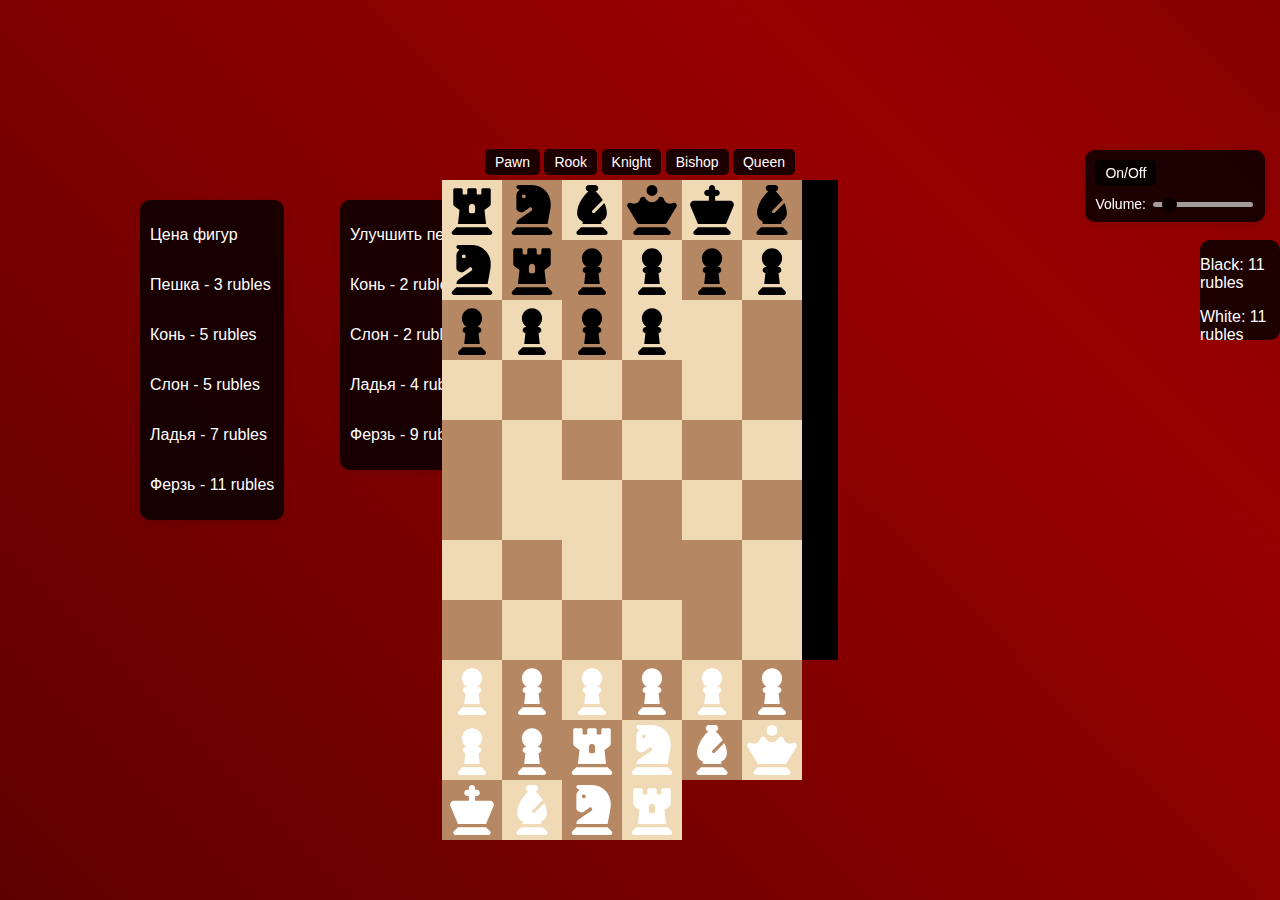
==== buggy/index.html @ f9349b45 "48" ====
<!DOCTYPE html>
<html lang="en">
<head>
    <meta charset="UTF-8">
    <meta name="viewport" content="width=device-width, initial-scale=1.0">
    <title>Chess</title>
    <link rel="stylesheet" href="style.css">
    <link rel="stylesheet" href="musica.css">
      <meta name="viewport" content="width=device-width, initial-scale=1.0">
</head>
<body>
    <header class="top-bar">
      
    </header>
    <div class="info-panel">
      <div class="line1">
        <div class="controls" id="controls">
          <button id="spawn-pawn">Pawn</button>
          <button id="spawn-rook">Rook</button>
          <button id="spawn-knight">Knight</button>
          <button id="spawn-bishop">Bishop</button>
          <button id="spawn-queen">Queen</button>
      <div class="line2">
        <div id ="shop">
          <p>Цена фигур</p>
          <p>Пешка - 3 rubles </p>
          <p>Конь - 5 rubles</p>
          <p>Слон - 5 rubles</p>
          <p>Ладья - 7 rubles</p>
          <p>Ферзь - 11 rubles</p>
        </div>
        <div id ="Upgraid">
          <p>Улучшить пешку</p>
          <p>Конь - 2 rubles</p>
          <p>Слон - 2 rubles</p>
          <p>Ладья - 4 rubles</p>
          <p>Ферзь - 9 rubles</p>
        </div> 
      </div>
      
    </div>
    <audio id="background-music" loop autoplay>
      <source id="music-source" src="music/music1.mp3" type="audio/mpeg">
    </audio>
    <div class="control-panel">
        <div class="button-group">
            <button onclick="toggleMusic()">On/Off</button>
        </div>
        <div class="volume-control">
            <label for="volume-control">Volume:</label>
            <input type="range" id="volume-control" min="0" max="1" step="0.01" value="0.1">
        </div>
    </div>
 
    <div id="gameboard"></div>

    <div class="money">
      <p>Black: <span id="moneyBlack"></span> rubles</p>
      <p>White: <span id="moneyWhite"></span> rubles</p>
    </div>

    <p>It is <span id="player"></span>'s go.</p>
    <p id="info-display"></p>

    <div>
      <label for="play-with-timer">Play with timer?</label>
      <select id="play-with-timer" onchange="togglePlayMode()">
          <option value="no">No</option>
          <option value="yes">Yes</option>
      </select>
    </div>
    <div id="timers" style="display: none;">
      <div class="container-timer containerW">
          <div class="white-timer" id="timer2">05:00</div>
          <div class="button-container">
          </div>
          <div class="empty-block"></div>
      </div>
      <div class="container-timer containerB">
          <div class="empty-block"></div>
          <div class="black-timer" id="timer1">05:00</div>
          <div class="button-container">
          </div>
    
    <div class="messenger">
        <div id="messenger-links" class="messenger-links">
          <a title="Telegram" href="https://t.me/patato_patato">
            <img src="PNG/Daniil.png" alt="Messnger Icon">
          </a>
          <a title="Telegram" href="https://t.me/Mamkinrazboynik">
            <img src="PNG/Dorzho.png" alt="Messnger Icon">
          </a>
          <a title="Telegram" href="https://t.me/bigdayn">
            <img src="PNG/Bogdan.png" alt="Messnger Icon">
          </a>
          <a title="Telegram" href="https://t.me/skhozhu_s_uma">
            <img src="PNG/Nikita.png" alt="Messnger Icon">
          </a>
          <a title="Telegram" href="https://t.me/p_esenia">
            <img src="PNG/Eseniya.png" alt="Messnger Icon">
          </a>
        </div>
      </div>

    <script src="./chess and logic/piecec.js"></script>
    <script src="./chess and logic/chess.js"></script>
    <script src="Musica.js"></script>
    <script src="telegram.js"></script>
    <script src="timer.js"></script>
</body>
</html>
---- buggy/style.css ----
/* Стиль для body */
body {
  display: flex;
  justify-content: center;
  align-items: center;
  height: 100vh;
  margin: 0;
  font-family: Arial, sans-serif;
  color: #fff;
  background: linear-gradient(45deg, #000000, #990000, #000000);
  background-size: 400% 400%;
  animation: gradient 15s ease infinite;
}

/* Новый фон для body */
body::before {
  content: "";
  position: absolute;
  top: 0;
  left: 0;
  right: 0;
  bottom: 0;
  background-image: url('path-to-your-image/cards.png'), url('path-to-your-image/chips.png'), url('path-to-your-image/roulette.png'), url('path-to-your-image/dice.png');
  background-position: center center;
  background-repeat: no-repeat;
  background-size: contain;
  opacity: 0.2; 
  z-index: -1; 
}

@keyframes gradient {
  0% { background-position: 0% 50%; }
  50% { background-position: 100% 50%; }
  100% { background-position: 0% 50%; }
}

/* Стили для #gameboard */
#gameboard {
  max-width: 480px;
  max-height: 480px;
  background-color: black;
  display: flex;
  flex-wrap: wrap;
  box-sizing: border-box;
  z-index: 1;
}

/* Стили для .square */
.square {
  height: 60px;
  width: 60px;
  position: relative;
}

.square svg {
  height: 50px;
  width: 50px;
  margin: 5px;
  position: relative;
  z-index: 1;
}

/* Позиционирование элементов */
path {
  position: relative;
  z-index: -10;
}

/* Позиционирование фигур */
.piece {
  position: relative;
  z-index: 9;
}

/* Цвета клеток */
.beige {
  background-color: #f0d9b5;
}

.brown {
  background-color: #b58863;
}

/* Цвета фигур */
.black {
  fill: black;
}

.white {
  fill: white;
}

/* Ссылки на мессенджеры */
.messenger-links {
  position: fixed;
  bottom: 50px;
  left: 10px;
  display: flex;
  gap: 10px;
  z-index: 10;
}

.messenger-links a {
  width: 50px;
  height: 1px;
  text-decoration: none;
}

.messenger-links a img {
  width: 100%;
  height: auto;
  transition: transform 0.3s ease;
}

.messenger-links a:hover img {
  transform: scale(1.1);
}

/* Стили для блока с деньгами */
.money {
  left: 50px;
  flex-direction: column;
  justify-content: space-between;
  height: 100px;
  background-color: rgba(0, 0, 0, 0.8);
  border-radius: 10px;
  top: 240px;
  left: 1200px;
  position: absolute;
}

/* Стили для магазина */
#shop {
  padding: 10px;
  background-color: rgba(0, 0, 0, 0.8); 
  border-radius: 10px;
  box-shadow: 0 2px 10px rgba(0, 0, 0, 0.1);
  display: flex;
  flex-direction: column;
  align-items: flex-start;
  top: 200px;
  left: 140px;
  position: absolute;
}

/* Стили для апгрейдов */
#Upgraid {
  padding: 10px;
  background-color: rgba(0, 0, 0, 0.8); 
  border-radius: 10px;
  box-shadow: 0 2px 10px rgba(0, 0, 0, 0.1);
  display: flex;
  flex-direction: column;
  align-items: flex-start;
  top: 200px;
  left: 340px;
  position: absolute;
}


/* Стили для информационной панели */
.info-panel {
  display: flex;
  flex-direction: column;
  margin: 2vh;
  width: 31vw;
}

.info-panel .line1 {
  display: flex;
  flex-direction: column;
  align-items: center;
  margin-top: 10px;
}

.info-panel .line2 {
  display: flex;
  justify-content: space-around;
}

/* Стили для элементов управления */
.controls {
  height: 3.5vh;
}
---- buggy/musica.css ----
/* Основные настройки для панели управления музыкой */
.control-panel {
    position: fixed;
    top: 150px;
    right: 15px;
    padding: 10px;
    background-color: #000000;
    border-radius: 10px;
    box-shadow: 0 2px 10px rgba(0, 0, 0, 0.1);
    display: flex;
    flex-direction: column;
    align-items: flex-start;
    background-color: rgba(0, 0, 0, 0.8);
}

.button-group {
    display: flex;
    gap: 5px;  /* Пробел между кнопками */
    margin-bottom: 10px;  /* Отступ снизу для метки и ползунка */
}

button {
    padding: 5px 10px;
    font-size: 14px;
    cursor: pointer;
    background-color: rgb(0, 0, 0, 0.8);
    color: white;
    border: none;
    border-radius: 5px;
    transition: background-color 0.3s ease;
}

button:hover {
    background-color: white;
    color: white;
    border: 2px solid white;
}

.volume-control {
    display: flex;
    align-items: center;
    gap: 5px;  /* Пробел между меткой и ползунком */
}

label {
    font-size: 14px;
}

input[type="range"] {
    -webkit-appearance: none;
    width: 100px;
    height: 5px;
    background: #ddd;
    border-radius: 5px;
    outline: none;
    opacity: 0.7;
    transition: opacity 0.2s;
}

input[type="range"]:hover {
    opacity: 1;
}

input[type="range"]::-webkit-slider-thumb {
    -webkit-appearance: none;
    width: 15px;
    height: 15px;
    background: rgb(0, 0, 0);
    border-radius: 50%;
    cursor: pointer;
    transition: background-color 0.3s ease;
}

input[type="range"]::-webkit-slider-thumb:hover {
    background: white;
    border: 2px solid rgb(0, 0, 0);
}

input[type="range"]::-moz-range-thumb {
    width: 15px;
    height: 15px;
    background: rgb(255, 255, 255);
    border-radius: 50%;
    cursor: pointer;
    transition: background-color 0.3s ease;
}

input[type="range"]::-moz-range-thumb:hover {
    background: rgb(0, 0, 0);
    border: 2px solid rgb(0, 0, 0);
}

input[type="range"]::-ms-thumb {
    width: 15px;
    height: 15px;
    background: rgb(0, 0, 0);
    border-radius: 50%;
    cursor: pointer;
    transition: background-color 0.3s ease;
}

input[type="range"]::-ms-thumb:hover {
    background: rgb(0, 0, 0);
    border: 2px solid rgb(0, 0, 0);
}
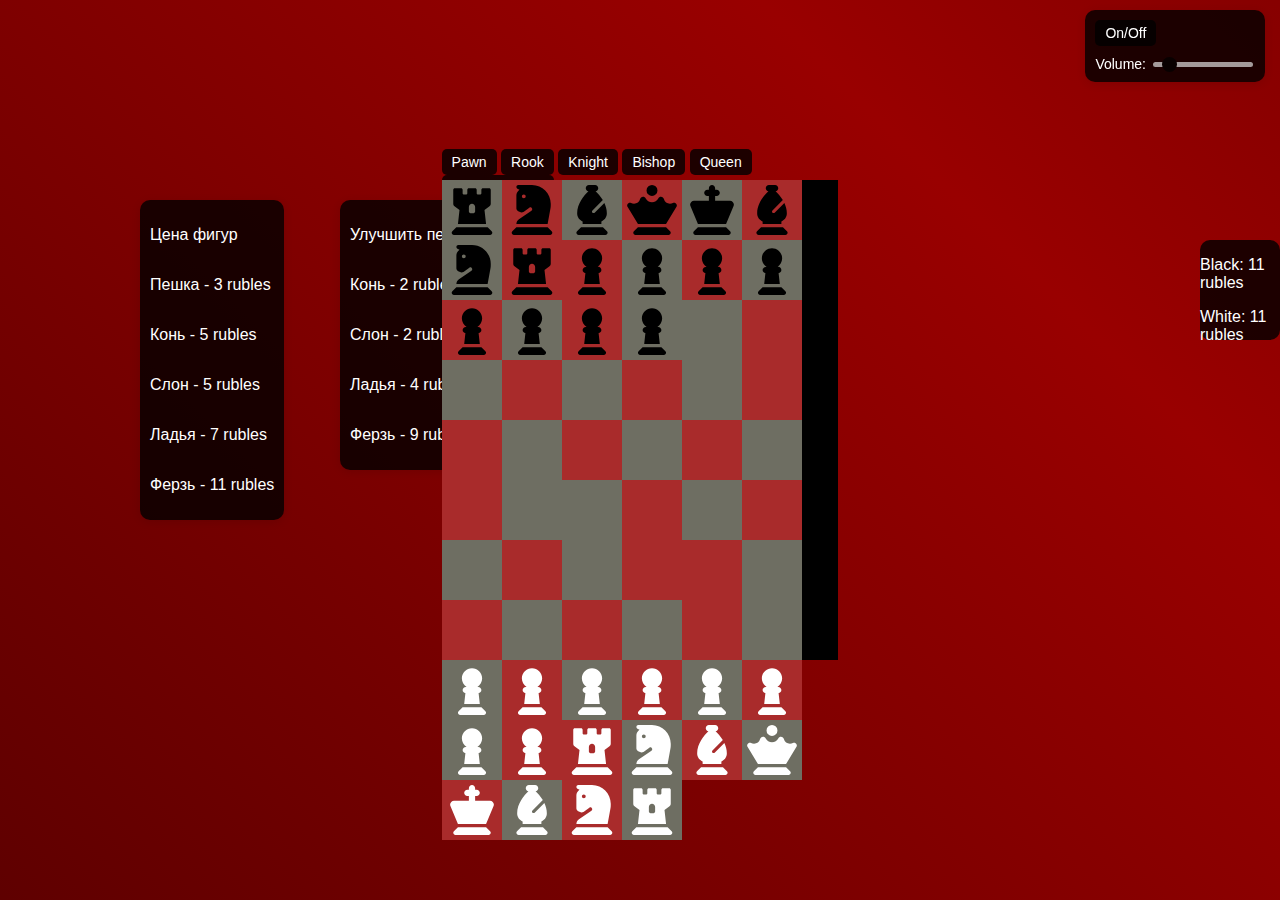
==== commit 974b391a: "fjdksafjuherhfdsau" ====
--- a/buggy/index.html
+++ b/buggy/index.html
@@ -20,6 +20,7 @@
           <button id="spawn-knight">Knight</button>
           <button id="spawn-bishop">Bishop</button>
           <button id="spawn-queen">Queen</button>
+          <button id="upgrade-pawn">Upgrade Pawn</button>
       <div class="line2">
         <div id ="shop">
           <p>Цена фигур</p>
--- a/buggy/style.css
+++ b/buggy/style.css
@@ -1,3 +1,4 @@
+/* Центрируем доску на экране */
 /* Стиль для body */
 body {
   display: flex;
@@ -34,7 +35,20 @@
   100% { background-position: 0% 50%; }
 }
 
-/* Стили для #gameboard */
+main-content {
+  z-index: 1; 
+  display: flex;
+  flex-direction: column;
+  align-items: center;
+}
+
+main {
+  padding-top: 60px; 
+  padding: 20px; 
+}
+
+
+
 #gameboard {
   max-width: 480px;
   max-height: 480px;
@@ -42,31 +56,32 @@
   display: flex;
   flex-wrap: wrap;
   box-sizing: border-box;
-  z-index: 1;
 }
 
-/* Стили для .square */
+
+
 .square {
   height: 60px;
   width: 60px;
   position: relative;
 }
 
+
 .square svg {
   height: 50px;
   width: 50px;
   margin: 5px;
   position: relative;
-  z-index: 1;
+  z-index: -9;
 }
 
-/* Позиционирование элементов */
+/* Позиционируем элементы относительно */
 path {
   position: relative;
   z-index: -10;
 }
 
-/* Позиционирование фигур */
+/* Задаем относительное позиционирование фигур */
 .piece {
   position: relative;
   z-index: 9;
@@ -74,11 +89,11 @@
 
 /* Цвета клеток */
 .beige {
-  background-color: #f0d9b5;
+  background-color: rgb(110, 110, 98);
 }
 
 .brown {
-  background-color: #b58863;
+  background-color: rgb(169, 43, 43);
 }
 
 /* Цвета фигур */
@@ -89,8 +104,6 @@
 .white {
   fill: white;
 }
-
-/* Ссылки на мессенджеры */
 .messenger-links {
   position: fixed;
   bottom: 50px;
@@ -101,21 +114,20 @@
 }
 
 .messenger-links a {
-  width: 50px;
-  height: 1px;
-  text-decoration: none;
+ width: 50px;
+ height: 1px;
+ text-decoration: none;
 }
 
 .messenger-links a img {
-  width: 100%;
-  height: auto;
-  transition: transform 0.3s ease;
+ width: 100%;
+ height: auto;
+ transition: transform 0.3s ease;
 }
 
 .messenger-links a:hover img {
-  transform: scale(1.1);
+ transform: scale(1.1);
 }
-
 /* Стили для блока с деньгами */
 .money {
   left: 50px;
@@ -157,7 +169,6 @@
   position: absolute;
 }
 
-
 /* Стили для информационной панели */
 .info-panel {
   display: flex;
--- a/buggy/musica.css
+++ b/buggy/musica.css
@@ -1,7 +1,7 @@
 /* Основные настройки для панели управления музыкой */
 .control-panel {
     position: fixed;
-    top: 150px;
+    top: 10px;
     right: 15px;
     padding: 10px;
     background-color: #000000;
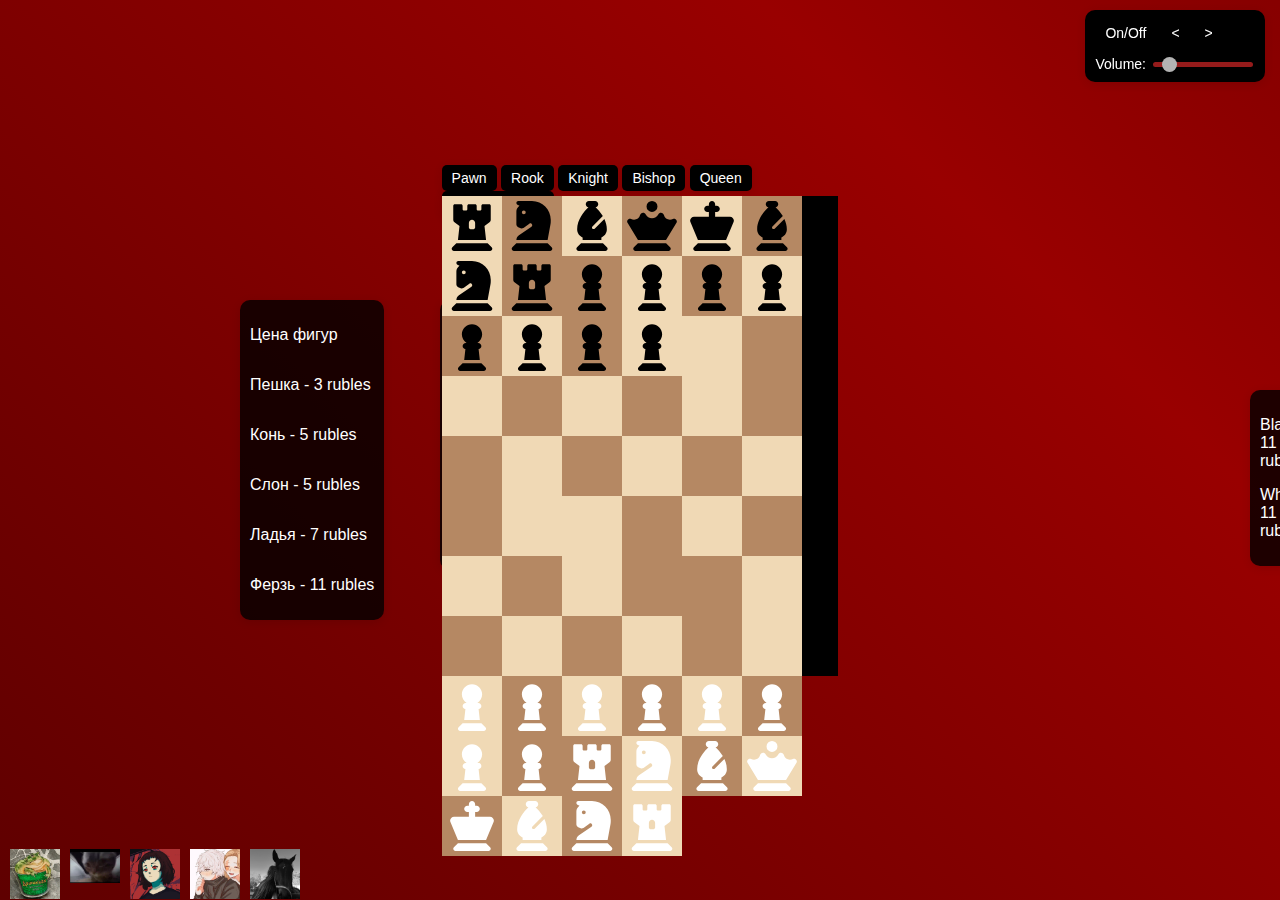
==== commit f2a2774e: "zxcbanan" ====
--- a/buggy/index.html
+++ b/buggy/index.html
@@ -41,11 +41,13 @@
       
     </div>
     <audio id="background-music" loop autoplay>
-      <source id="music-source" src="music/music1.mp3" type="audio/mpeg">
+      <source src="musss/1.mp3", type="audio/mpeg">
     </audio>
     <div class="control-panel">
         <div class="button-group">
             <button onclick="toggleMusic()">On/Off</button>
+            <button onclick="changeTrack(-1)">&#60</button>
+            <button onclick="changeTrack(1)">&#62</button>
         </div>
         <div class="volume-control">
             <label for="volume-control">Volume:</label>
@@ -59,9 +61,10 @@
       <p>Black: <span id="moneyBlack"></span> rubles</p>
       <p>White: <span id="moneyWhite"></span> rubles</p>
     </div>
-
+    <div class="playergo">
     <p>It is <span id="player"></span>'s go.</p>
     <p id="info-display"></p>
+    </div>
 
     <div>
       <label for="play-with-timer">Play with timer?</label>
@@ -81,6 +84,8 @@
           <div class="empty-block"></div>
           <div class="black-timer" id="timer1">05:00</div>
           <div class="button-container">
+          </div>
+          </div>
           </div>
     
     <div class="messenger">
--- a/buggy/style.css
+++ b/buggy/style.css
@@ -21,7 +21,6 @@
   left: 0;
   right: 0;
   bottom: 0;
-  background-image: url('path-to-your-image/cards.png'), url('path-to-your-image/chips.png'), url('path-to-your-image/roulette.png'), url('path-to-your-image/dice.png');
   background-position: center center;
   background-repeat: no-repeat;
   background-size: contain;
@@ -89,11 +88,11 @@
 
 /* Цвета клеток */
 .beige {
-  background-color: rgb(110, 110, 98);
+  background-color: #f0d9b5;
 }
 
 .brown {
-  background-color: rgb(169, 43, 43);
+  background-color: #b58863;
 }
 
 /* Цвета фигур */
@@ -133,39 +132,43 @@
   left: 50px;
   flex-direction: column;
   justify-content: space-between;
-  height: 100px;
-  background-color: rgba(0, 0, 0, 0.8);
-  border-radius: 10px;
-  top: 240px;
-  left: 1200px;
-  position: absolute;
+  height: auto;
+  background-color: rgba(0, 0, 0, 0.8);
+  box-shadow: 0 2px 10px rgba(0, 0, 0, 0.1);
+  border-radius: 10px;
+  top: 390px;
+  left: 1250px;
+  position: absolute;
+  align-items:flex-start;
+  padding: 10px;
 }
 
 /* Стили для магазина */
 #shop {
   padding: 10px;
-  background-color: rgba(0, 0, 0, 0.8); 
+  background-color: rgba(0, 0, 0, 0.8);
   border-radius: 10px;
   box-shadow: 0 2px 10px rgba(0, 0, 0, 0.1);
   display: flex;
   flex-direction: column;
   align-items: flex-start;
-  top: 200px;
-  left: 140px;
-  position: absolute;
+  top: 300px;
+  left: 240px;
+  position: absolute;
+  
 }
 
 /* Стили для апгрейдов */
 #Upgraid {
   padding: 10px;
-  background-color: rgba(0, 0, 0, 0.8); 
+  background-color: rgba(0, 0, 0, 0.8);
   border-radius: 10px;
   box-shadow: 0 2px 10px rgba(0, 0, 0, 0.1);
   display: flex;
   flex-direction: column;
   align-items: flex-start;
-  top: 200px;
-  left: 340px;
+  top: 300px;
+  left: 440px;
   position: absolute;
 }
 
@@ -193,3 +196,14 @@
 .controls {
   height: 3.5vh;
 }
+.playergo {
+  background-color: rgba(0, 0, 0, 0.8);
+  border-radius: 10px;
+  box-shadow: 0 2px 5px rgba(0, 0, 0, 0.1);
+}
+#timers {
+  background-color: rgba(0, 0, 0, 0.8);
+  border-radius: 10px;
+  box-shadow: 0 2px 5px rgba(0, 0, 0, 0.1);
+  top: 600;
+}--- a/buggy/musica.css
+++ b/buggy/musica.css
@@ -10,7 +10,6 @@
     display: flex;
     flex-direction: column;
     align-items: flex-start;
-    background-color: rgba(0, 0, 0, 0.8);
 }
 
 .button-group {
@@ -23,7 +22,8 @@
     padding: 5px 10px;
     font-size: 14px;
     cursor: pointer;
-    background-color: rgb(0, 0, 0, 0.8);
+    background-color: black;
+    box-shadow: 0 2px 10px rgba(0, 0, 0, 0.1);
     color: white;
     border: none;
     border-radius: 5px;
@@ -31,9 +31,9 @@
 }
 
 button:hover {
-    background-color: white;
+    background-color: red;
     color: white;
-    border: 2px solid white;
+    border: 2px solid red;
 }
 
 .volume-control {
@@ -50,7 +50,7 @@
     -webkit-appearance: none;
     width: 100px;
     height: 5px;
-    background: #ddd;
+    background: #d42727;
     border-radius: 5px;
     outline: none;
     opacity: 0.7;
@@ -65,7 +65,7 @@
     -webkit-appearance: none;
     width: 15px;
     height: 15px;
-    background: rgb(0, 0, 0);
+    background: white;
     border-radius: 50%;
     cursor: pointer;
     transition: background-color 0.3s ease;
@@ -79,7 +79,7 @@
 input[type="range"]::-moz-range-thumb {
     width: 15px;
     height: 15px;
-    background: rgb(255, 255, 255);
+    background: white;
     border-radius: 50%;
     cursor: pointer;
     transition: background-color 0.3s ease;
@@ -93,15 +93,15 @@
 input[type="range"]::-ms-thumb {
     width: 15px;
     height: 15px;
-    background: rgb(0, 0, 0);
+    background: red;
     border-radius: 50%;
     cursor: pointer;
     transition: background-color 0.3s ease;
 }
 
 input[type="range"]::-ms-thumb:hover {
-    background: rgb(0, 0, 0);
-    border: 2px solid rgb(0, 0, 0);
+    background: red;
+    border: 2px solid red;
 }
 
 
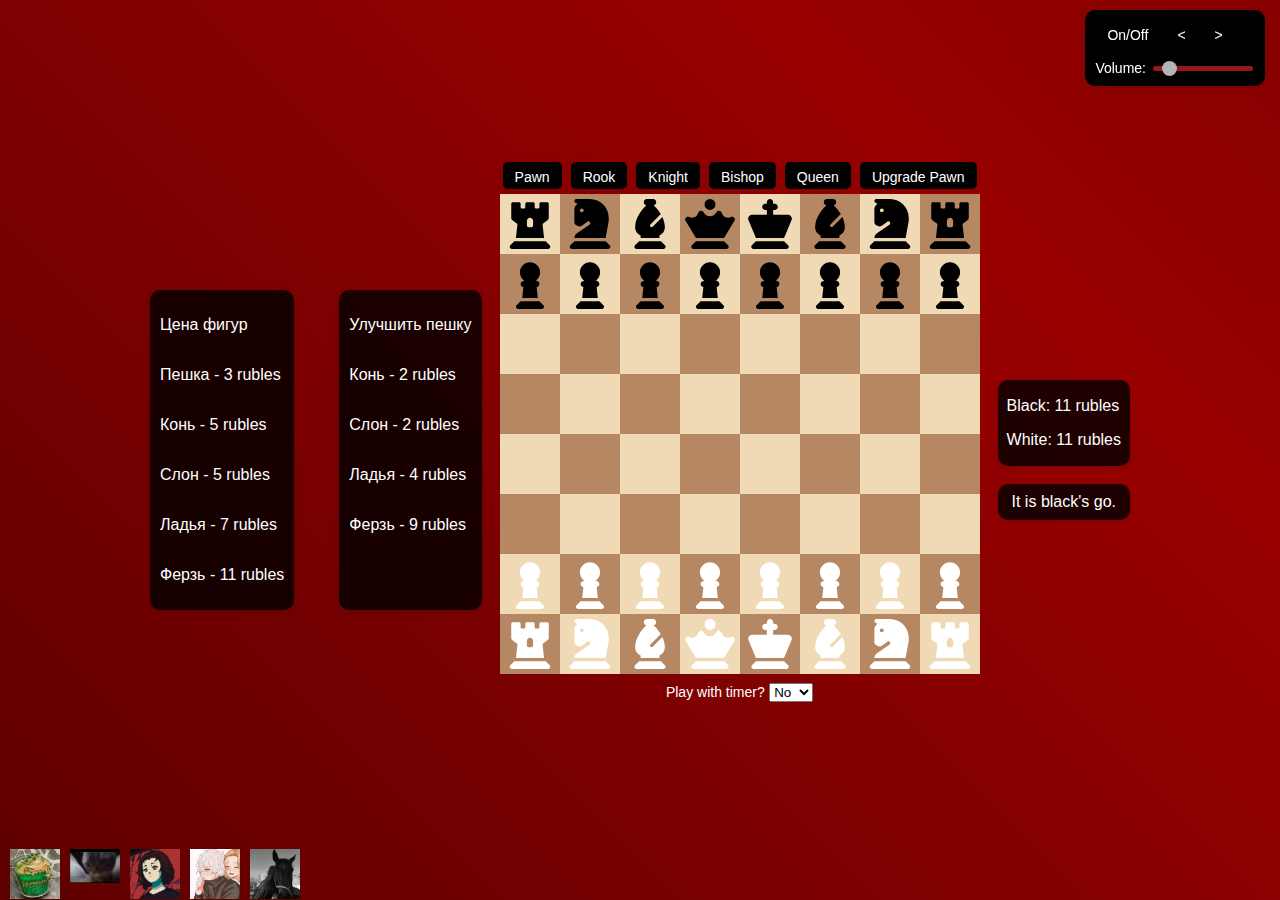
==== commit df31a99c: "visual fix" ====
--- a/buggy/index.html
+++ b/buggy/index.html
@@ -4,42 +4,16 @@
     <meta charset="UTF-8">
     <meta name="viewport" content="width=device-width, initial-scale=1.0">
     <title>Chess</title>
-    <link rel="stylesheet" href="style.css">
-    <link rel="stylesheet" href="musica.css">
+    <link rel="stylesheet" href="css/style.css">
+    <link rel="stylesheet" href="css/musica.css">
+    <link rel="stylesheet" href="css/buyingFigures.css">
       <meta name="viewport" content="width=device-width, initial-scale=1.0">
 </head>
 <body>
     <header class="top-bar">
       
     </header>
-    <div class="info-panel">
-      <div class="line1">
-        <div class="controls" id="controls">
-          <button id="spawn-pawn">Pawn</button>
-          <button id="spawn-rook">Rook</button>
-          <button id="spawn-knight">Knight</button>
-          <button id="spawn-bishop">Bishop</button>
-          <button id="spawn-queen">Queen</button>
-          <button id="upgrade-pawn">Upgrade Pawn</button>
-      <div class="line2">
-        <div id ="shop">
-          <p>Цена фигур</p>
-          <p>Пешка - 3 rubles </p>
-          <p>Конь - 5 rubles</p>
-          <p>Слон - 5 rubles</p>
-          <p>Ладья - 7 rubles</p>
-          <p>Ферзь - 11 rubles</p>
-        </div>
-        <div id ="Upgraid">
-          <p>Улучшить пешку</p>
-          <p>Конь - 2 rubles</p>
-          <p>Слон - 2 rubles</p>
-          <p>Ладья - 4 rubles</p>
-          <p>Ферзь - 9 rubles</p>
-        </div> 
-      </div>
-      
-    </div>
+
     <audio id="background-music" loop autoplay>
       <source src="musss/1.mp3", type="audio/mpeg">
     </audio>
@@ -54,39 +28,81 @@
             <input type="range" id="volume-control" min="0" max="1" step="0.01" value="0.1">
         </div>
     </div>
- 
-    <div id="gameboard"></div>
 
-    <div class="money">
-      <p>Black: <span id="moneyBlack"></span> rubles</p>
-      <p>White: <span id="moneyWhite"></span> rubles</p>
+
+    <div class="gameboard-container">
+      <div class="info-panel">
+        
+        <div class ="shop">
+          <p>Цена фигур</p>
+          <p>Пешка - 3 rubles </p>
+          <p>Конь - 5 rubles</p>
+          <p>Слон - 5 rubles</p>
+          <p>Ладья - 7 rubles</p>
+          <p>Ферзь - 11 rubles</p>
+        </div>
+        <div class ="Upgraid">
+          <p>Улучшить пешку</p>
+          <p>Конь - 2 rubles</p>
+          <p>Слон - 2 rubles</p>
+          <p>Ладья - 4 rubles</p>
+          <p>Ферзь - 9 rubles</p>
+        </div> 
+    </div> 
+    
+    <div class="gameboard-panel">
+      <div class="controls" id="controls">
+        <button id="spawn-pawn">Pawn</button>
+        <button id="spawn-rook">Rook</button>
+        <button id="spawn-knight">Knight</button>
+        <button id="spawn-bishop">Bishop</button>
+        <button id="spawn-queen">Queen</button>
+        <button id="upgrade-pawn">Upgrade Pawn</button>
+      </div>
+      <div id="gameboard"></div>
+      <div class="timer-panel">
+        <div>
+          <label for="play-with-timer">Play with timer?</label>
+          <select id="play-with-timer" onchange="togglePlayMode()">
+              <option value="no">No</option>
+              <option value="yes">Yes</option>
+          </select>
+        </div>
+        <div id="timers" style="display: none;">
+          <div class="container-timer containerW">
+              <div class="white-timer" id="timer2">05:00</div>
+              <div class="button-container">
+              </div>
+              <div class="empty-block"></div>
+          </div>
+          <div class="container-timer containerB">
+              <div class="empty-block"></div>
+              <div class="black-timer" id="timer1">05:00</div>
+              <div class="button-container">
+              </div>
+              </div>
+              </div>
+      </div>
+      
     </div>
-    <div class="playergo">
-    <p>It is <span id="player"></span>'s go.</p>
-    <p id="info-display"></p>
+    
+    <div class="right-panel">
+      <div class="money">
+        <p>Black: <span id="moneyBlack"></span> rubles</p>
+        <p>White: <span id="moneyWhite"></span> rubles</p>
+      </div>
+      <div class="playergo">
+      <p>It is <span id="player"></span>'s go.</p>
+      <p class="info-display"></p>
+      </div>
+    </div>
     </div>
 
-    <div>
-      <label for="play-with-timer">Play with timer?</label>
-      <select id="play-with-timer" onchange="togglePlayMode()">
-          <option value="no">No</option>
-          <option value="yes">Yes</option>
-      </select>
-    </div>
-    <div id="timers" style="display: none;">
-      <div class="container-timer containerW">
-          <div class="white-timer" id="timer2">05:00</div>
-          <div class="button-container">
-          </div>
-          <div class="empty-block"></div>
-      </div>
-      <div class="container-timer containerB">
-          <div class="empty-block"></div>
-          <div class="black-timer" id="timer1">05:00</div>
-          <div class="button-container">
-          </div>
-          </div>
-          </div>
+    
+
+
+    
+    
     
     <div class="messenger">
         <div id="messenger-links" class="messenger-links">
--- a/buggy/css/style.css
+++ b/buggy/css/style.css
@@ -0,0 +1,226 @@
+/* Центрируем доску на экране */
+/* Стиль для body */
+
+body {
+  display: flex;
+  justify-content: center;
+  align-items: center;
+  height: 100vh;
+  margin: 0;
+  font-family: Arial, sans-serif;
+  color: #fff;
+  background: linear-gradient(45deg, #000000, #990000, #000000);
+  background-size: 400% 400%;
+  animation: gradient 15s ease infinite;
+}
+
+/* Новый фон для body */
+body::before {
+  content: '';
+  position: absolute;
+  top: 0;
+  left: 0;
+  right: 0;
+  bottom: 0;
+  background-position: center center;
+  background-repeat: no-repeat;
+  background-size: contain;
+  opacity: 0.2;
+  z-index: -1;
+}
+
+.gameboard-container {
+  display: flex;
+  align-items: center;
+  height: 65vh;
+}
+
+.gameboard-panel {
+  height: 65vh;
+  display: flex;
+  flex-direction: column;
+}
+
+@keyframes gradient {
+  0% {
+    background-position: 0% 50%;
+  }
+  50% {
+    background-position: 100% 50%;
+  }
+  100% {
+    background-position: 0% 50%;
+  }
+}
+
+main-content {
+  z-index: 1;
+  display: flex;
+  flex-direction: column;
+  align-items: center;
+}
+
+main {
+  padding-top: 60px;
+  padding: 20px;
+}
+
+#gameboard {
+  max-width: 480px;
+  max-height: 480px;
+  background-color: black;
+  display: flex;
+  flex-wrap: wrap;
+  box-sizing: border-box;
+  margin: 0 2vh 1vh 2vh;
+}
+
+.square {
+  height: 60px;
+  width: 60px;
+  position: relative;
+}
+
+.square svg {
+  height: 50px;
+  width: 50px;
+  margin: 5px;
+  position: relative;
+  z-index: -9;
+}
+
+/* Позиционируем элементы относительно */
+path {
+  position: relative;
+  z-index: -10;
+}
+
+/* Задаем относительное позиционирование фигур */
+.piece {
+  position: relative;
+  z-index: 9;
+}
+
+/* Цвета клеток */
+.beige {
+  background-color: #f0d9b5;
+}
+
+.brown {
+  background-color: #b58863;
+}
+
+/* Цвета фигур */
+.black {
+  fill: black;
+}
+
+.white {
+  fill: white;
+}
+.messenger-links {
+  position: fixed;
+  bottom: 50px;
+  left: 10px;
+  display: flex;
+  gap: 10px;
+  z-index: 10;
+}
+
+.messenger-links a {
+  width: 50px;
+  height: 1px;
+  text-decoration: none;
+}
+
+.messenger-links a img {
+  width: 100%;
+  height: auto;
+  transition: transform 0.3s ease;
+}
+
+.messenger-links a:hover img {
+  transform: scale(1.1);
+}
+/* Стили для блока с деньгами */
+.money {
+  flex-direction: column;
+  justify-content: space-between;
+  background-color: rgba(0, 0, 0, 0.8);
+  box-shadow: 0 2px 10px rgba(0, 0, 0, 0.1);
+  border-radius: 10px;
+  padding: 0.1vh 1vh;
+  align-items: flex-start;
+  margin-bottom: 2vh;
+}
+
+/* Стили для информационной панели */
+.info-panel {
+  display: flex;
+}
+
+/* Стили для магазина */
+.shop {
+  padding: 10px;
+  background-color: rgba(0, 0, 0, 0.8);
+  border-radius: 10px;
+  box-shadow: 0 2px 10px rgba(0, 0, 0, 0.1);
+  display: flex;
+  flex-direction: column;
+  align-items: flex-start;
+  margin-right: 5vh;
+}
+
+/* Стили для апгрейдов */
+.Upgraid {
+  padding: 10px;
+  background-color: rgba(0, 0, 0, 0.8);
+  border-radius: 10px;
+  box-shadow: 0 2px 10px rgba(0, 0, 0, 0.1);
+  display: flex;
+  flex-direction: column;
+  align-items: flex-start;
+}
+
+/* Стили для элементов управления */
+.controls {
+  height: 4vh;
+
+  display: flex;
+  justify-content: center;
+  align-content: center;
+}
+
+.controls button {
+  margin: 0.5vh 0.5vh;
+}
+
+.playergo {
+  display: flex;
+  padding: 1vh 1vh;
+  justify-content: center;
+  background-color: rgba(0, 0, 0, 0.8);
+  border-radius: 10px;
+  box-shadow: 0 2px 5px rgba(0, 0, 0, 0.1);
+}
+
+.playergo p {
+  margin: 0;
+}
+
+.timer-panel {
+  display: flex;
+  flex-direction: column;
+  align-items: center;
+}
+
+.container-timer {
+  display: flex;
+  justify-content: center;
+  width: 100%;
+  padding: 1vh;
+  background-color: rgba(0, 0, 0, 0.8);
+  border-radius: 10px;
+  box-shadow: 0 2px 5px rgba(0, 0, 0, 0.1);
+  margin-top: 1vh;
+}
--- a/buggy/css/musica.css
+++ b/buggy/css/musica.css
@@ -0,0 +1,107 @@
+/* Основные настройки для панели управления музыкой */
+.control-panel {
+  position: fixed;
+  top: 10px;
+  right: 15px;
+  padding: 10px;
+  background-color: #000000;
+  border-radius: 10px;
+  box-shadow: 0 2px 10px rgba(0, 0, 0, 0.1);
+  display: flex;
+  flex-direction: column;
+  align-items: flex-start;
+}
+
+.button-group {
+  display: flex;
+  gap: 5px; /* Пробел между кнопками */
+  margin-bottom: 10px; /* Отступ снизу для метки и ползунка */
+}
+
+button {
+  padding: 5px 10px;
+  font-size: 14px;
+  cursor: pointer;
+  background-color: black;
+  box-shadow: 0 2px 10px rgba(0, 0, 0, 0.1);
+  color: white;
+  border: none;
+  border-radius: 5px;
+  transition: background-color 0.3s ease;
+  border: 2px solid transparent;
+}
+
+button:hover {
+  background-color: red;
+  color: white;
+  border: 2px solid red;
+  box-sizing: border-box;
+}
+
+.volume-control {
+  display: flex;
+  align-items: center;
+  gap: 5px; /* Пробел между меткой и ползунком */
+}
+
+label {
+  font-size: 14px;
+}
+
+input[type='range'] {
+  -webkit-appearance: none;
+  width: 100px;
+  height: 5px;
+  background: #d42727;
+  border-radius: 5px;
+  outline: none;
+  opacity: 0.7;
+  transition: opacity 0.2s;
+}
+
+input[type='range']:hover {
+  opacity: 1;
+}
+
+input[type='range']::-webkit-slider-thumb {
+  -webkit-appearance: none;
+  width: 15px;
+  height: 15px;
+  background: white;
+  border-radius: 50%;
+  cursor: pointer;
+  transition: background-color 0.3s ease;
+}
+
+input[type='range']::-webkit-slider-thumb:hover {
+  background: white;
+  border: 2px solid rgb(0, 0, 0);
+}
+
+input[type='range']::-moz-range-thumb {
+  width: 15px;
+  height: 15px;
+  background: white;
+  border-radius: 50%;
+  cursor: pointer;
+  transition: background-color 0.3s ease;
+}
+
+input[type='range']::-moz-range-thumb:hover {
+  background: rgb(0, 0, 0);
+  border: 2px solid rgb(0, 0, 0);
+}
+
+input[type='range']::-ms-thumb {
+  width: 15px;
+  height: 15px;
+  background: red;
+  border-radius: 50%;
+  cursor: pointer;
+  transition: background-color 0.3s ease;
+}
+
+input[type='range']::-ms-thumb:hover {
+  background: red;
+  border: 2px solid red;
+}
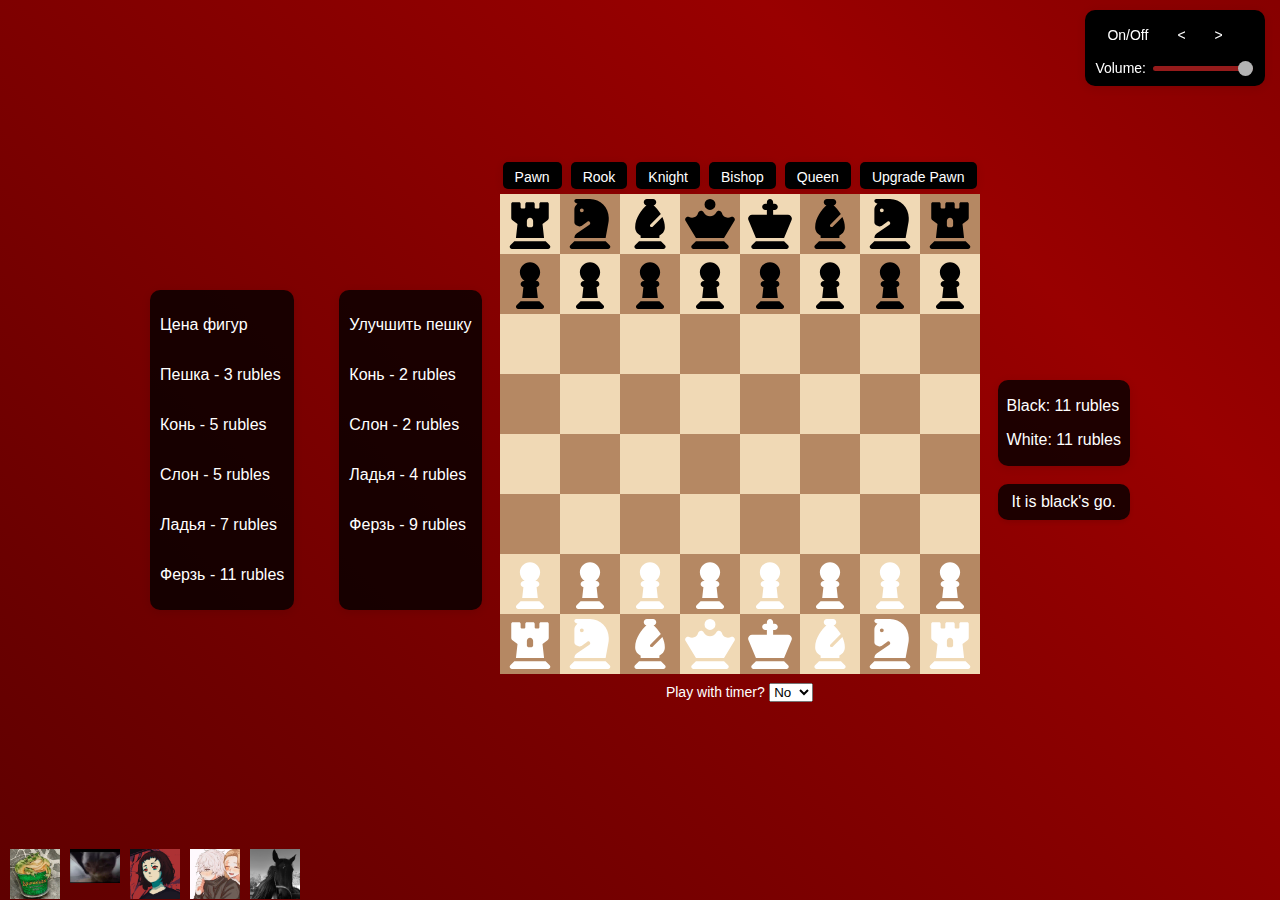
==== commit d9fab81c: "Final" ====
--- a/buggy/index.html
+++ b/buggy/index.html
@@ -25,7 +25,7 @@
         </div>
         <div class="volume-control">
             <label for="volume-control">Volume:</label>
-            <input type="range" id="volume-control" min="0" max="1" step="0.01" value="0.1">
+            <input type="range" id="volume-control" min="0" max="1" step="0.01" value="1">
         </div>
     </div>
 
@@ -92,8 +92,8 @@
         <p>White: <span id="moneyWhite"></span> rubles</p>
       </div>
       <div class="playergo">
-      <p>It is <span id="player"></span>'s go.</p>
-      <p class="info-display"></p>
+        <p>It is <span id="player"></span>'s go.</p>
+        <p id="info-display"></p>
       </div>
     </div>
     </div>
@@ -126,8 +126,11 @@
 
     <script src="./chess and logic/piecec.js"></script>
     <script src="./chess and logic/chess.js"></script>
-    <script src="Musica.js"></script>
-    <script src="telegram.js"></script>
-    <script src="timer.js"></script>
+    <script src="./chess and logic/Musica.js"></script>
+    <script src="./chess and logic/changePlayer.js"></script>
+    <script src="./chess and logic/telegram.js"></script>
+    <script src="./chess and logic/timer.js"></script>
+    <script src="./chess and logic/shop.js"></script>
+    <script src="./chess and logic/checkWin.js"></script>
 </body>
 </html>
